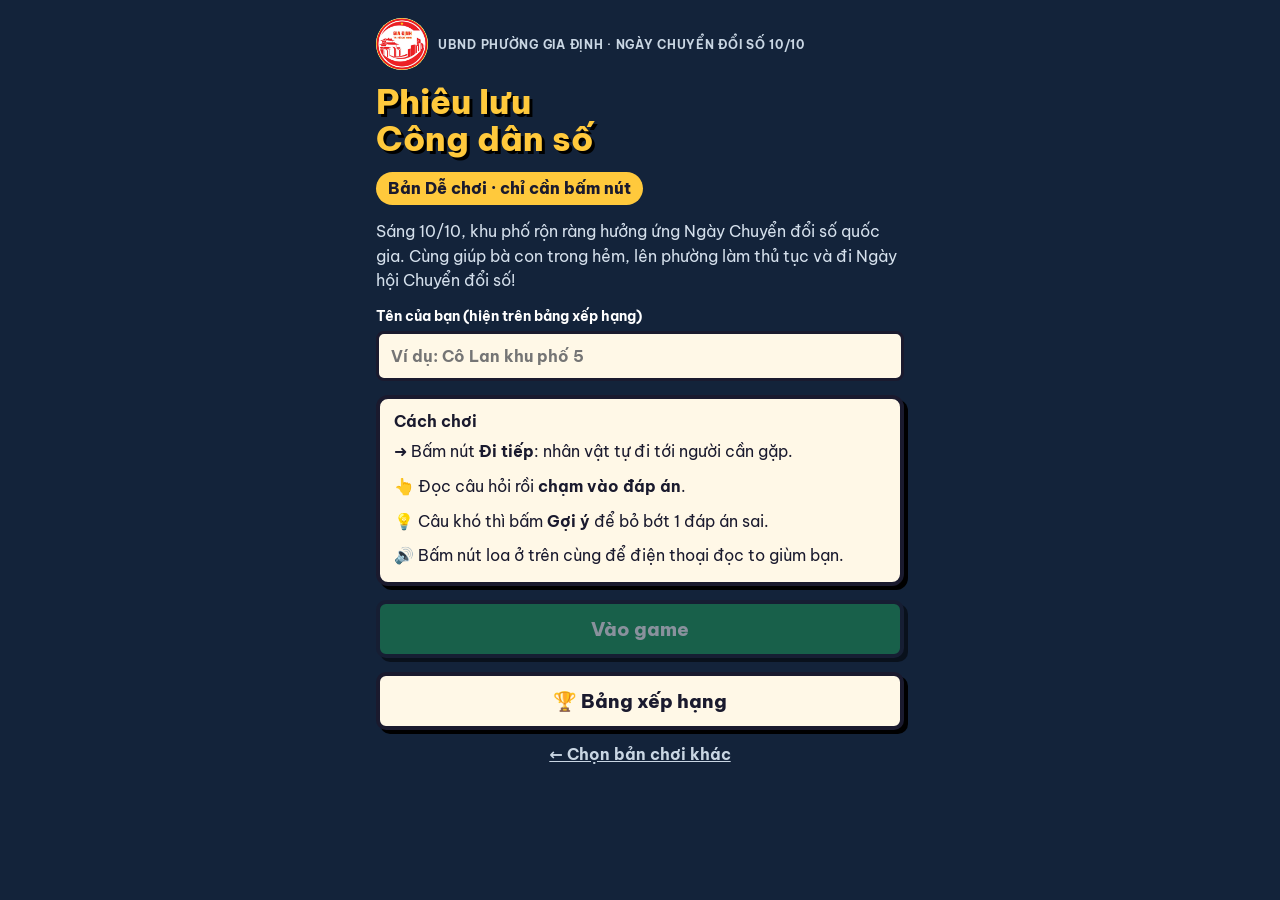
==== dechoi.html @ 9a96ccb2 "Bản Dễ chơi (3 màn, 7 câu/màn), trang chọn bản chơi, tách CSS/JS, tổng đài 1022 Co-Authored-By: Clau" ====
<!doctype html>
<html lang="vi">
<head>
<meta charset="utf-8">
<meta name="viewport" content="width=device-width, initial-scale=1, viewport-fit=cover, user-scalable=no">
<title>Phiêu lưu Công dân số · Bản Dễ chơi</title>
<link rel="icon" id="favicon" href="">
<link rel="preconnect" href="https://fonts.googleapis.com">
<link rel="preconnect" href="https://fonts.gstatic.com" crossorigin>
<link rel="stylesheet" href="https://fonts.googleapis.com/css2?family=Be+Vietnam+Pro:wght@500;700;800&display=swap">
<link rel="stylesheet" href="phieuluu/css/game.css?v=20261008">
<link rel="stylesheet" href="dechoi/css/dechoi.css?v=20261008">
</head>
<body>
<div id="app">
  <header id="top">
    <div class="row1">
      <span class="chip" id="pts" title="Điểm">★ 0</span>
      <span class="chip hint" id="hintc" title="Số lượt gợi ý">💡 0</span>
      <span class="sp"></span>
      <button class="iconbtn" id="help" type="button" aria-label="Xem hướng dẫn">?</button>
      <button class="iconbtn" id="fsm" type="button" aria-label="Chữ nhỏ lại">A−</button>
      <button class="iconbtn" id="fsp" type="button" aria-label="Chữ to lên">A+</button>
      <button class="iconbtn" id="tts" type="button" aria-label="Bật/tắt đọc to">🔇</button>
      <button class="iconbtn" id="snd" type="button" aria-label="Bật/tắt nhạc">♪</button>
    </div>
    <div class="quest" id="quest">Chào bạn!</div>
  </header>
  <div id="stage"><canvas id="cv" width="176" height="224" aria-label="Bản đồ trò chơi"></canvas></div>
  <div id="panel">
    <div class="ctrl" id="ctrl">
      <div class="dpad" id="dpad">
        <button class="u" data-d="3" type="button" aria-label="Lên">▲</button>
        <button class="l" data-d="1" type="button" aria-label="Trái">◀</button>
        <button class="r" data-d="2" type="button" aria-label="Phải">▶</button>
        <button class="d" data-d="0" type="button" aria-label="Xuống">▼</button>
      </div>
      <button class="talk" id="fbtn" type="button">💬<span>Nói chuyện</span></button>
      <button class="gonext" id="go" type="button">Đi tiếp<span>➜</span></button>
    </div>
    <div class="dlg" id="dlg" hidden>
      <span class="who" id="dwho"></span>
      <div class="txt" id="dtxt"></div>
      <div class="choices" id="dch"></div>
      <button class="hintbtn" id="dhint" type="button" hidden>💡 Gợi ý</button>
      <button class="next" id="dnext" type="button">Tiếp tục ➜</button>
    </div>
  </div>
  <div class="phonebox" id="phonebox" hidden><div class="phone" id="phone"><div class="pscreen" id="pscreen"></div></div></div>
</div>

<!-- Màn mở đầu -->
<div class="over" id="title">
  <div class="in">
    <div class="logo"><img data-logo alt="Logo phường Gia Định">UBND phường Gia Định · Ngày Chuyển đổi số 10/10</div>
    <h1 class="big">Phiêu lưu<br>Công dân số</h1>
    <p class="tag">Bản Dễ chơi · chỉ cần bấm nút</p>
    <p>Sáng 10/10, khu phố rộn ràng hưởng ứng Ngày Chuyển đổi số quốc gia. Cùng giúp bà con trong hẻm, lên phường làm thủ tục và đi Ngày hội Chuyển đổi số!</p>
    <label class="field">Tên của bạn (hiện trên bảng xếp hạng)
      <input id="pname" maxlength="20" placeholder="Ví dụ: Cô Lan khu phố 5" autocomplete="off">
    </label>
    <div class="card howto">
      <b>Cách chơi</b>
      <p>➜ Bấm nút <b>Đi tiếp</b>: nhân vật tự đi tới người cần gặp.</p>
      <p>👆 Đọc câu hỏi rồi <b>chạm vào đáp án</b>.</p>
      <p>💡 Câu khó thì bấm <b>Gợi ý</b> để bỏ bớt 1 đáp án sai.</p>
      <p>🔊 Bấm nút loa ở trên cùng để điện thoại đọc to giùm bạn.</p>
    </div>
    <button class="go" id="start" type="button" disabled>Vào game</button>
    <button class="go alt" id="lbopen" type="button">🏆 Bảng xếp hạng</button>
    <a class="back" href="phieuluu.html">← Chọn bản chơi khác</a>
  </div>
</div>

<!-- Kết thúc từng màn -->
<div class="over" id="lvend" hidden>
  <div class="in">
    <div class="logo"><img data-logo alt=""><span id="lvlabel"></span></div>
    <div class="medal" id="lvmedal">🏅</div>
    <h1 class="big center" id="lvtitle"></h1>
    <div class="card"><b>Nhận xét</b><p id="lveval"></p></div>
    <div class="stats" id="lvstats"></div>
    <div class="card" id="lvnext"><b id="lvnextt"></b><p id="lvnextp"></p></div>
    <button class="go" id="lvgo" type="button">Đi tiếp ➜</button>
    <button class="go alt" id="lvstop" type="button">Dừng ở đây, xem kết quả</button>
  </div>
</div>

<!-- Bản tin tối 10/10 -->
<div class="over night" id="tvv" hidden>
  <div class="in">
    <p class="center">Trời tối, bạn về nhà, mở TV xem bản tin…</p>
    <div class="tv"><div class="scr">
      <div class="live">● TRỰC TIẾP · BẢN TIN TỐI 10/10</div>
      <div class="hd">Phường Gia Định rộn ràng Ngày Chuyển đổi số quốc gia</div>
      <p id="tvtxt"></p>
      <div class="ticker"><span id="tvtick"></span></div>
    </div><div class="leg"></div></div>
    <button class="go" id="tvok" type="button">Xem kết quả ➜</button>
  </div>
</div>

<!-- Kết quả -->
<div class="over" id="end" hidden>
  <div class="in">
    <div class="logo"><img data-logo alt="">Kết quả Hành trình Công dân số</div>
    <div id="endok">
      <h1 class="big center" id="etitle"></h1>
      <p class="center" id="emsg" style="margin:8px 0 12px"></p>
      <canvas id="ccv" width="1200" height="840" hidden></canvas>
      <img class="cert" id="cert" alt="Giấy chứng nhận Hành trình Công dân số">
    </div>
    <div id="endsad" hidden style="display:grid;gap:12px">
      <canvas id="sad" width="160" height="120"></canvas>
      <h1 class="big center" id="sadt">Bạn vô tâm quá…</h1>
      <p class="center" id="sadm">Cả phường đang vui mà! Chơi lại nhé?</p>
      <div style="display:grid;grid-template-columns:1fr 1fr;gap:10px" id="sadbtns"><button class="go" id="sadyes" type="button">Có</button><button class="go alt" id="sadno" type="button">Không</button></div>
    </div>
    <button class="go" id="share" type="button">📤 Chia sẻ giấy chứng nhận</button>
    <button class="go alt" id="save" type="button">⬇ Lưu ảnh về máy</button>
    <button class="go blue" id="lbshow" type="button">🏆 Bảng xếp hạng</button>
    <button class="go alt" id="again" type="button">Chơi lại</button>
  </div>
</div>

<!-- Bảng xếp hạng -->
<div class="over" id="lbv" hidden>
  <div class="in">
    <div class="logo"><img data-logo alt="">Bảng xếp hạng Công dân số</div>
    <h1 class="big center">🏆 Top người chơi</h1>
    <p class="center" id="lbnote" style="font-size:14px"></p>
    <div class="lb" id="lblist"></div>
    <button class="go alt" id="lbclose" type="button">Đóng</button>
  </div>
</div>

<!-- Hướng dẫn (nút ?) -->
<div class="over" id="helpv" hidden>
  <div class="in">
    <h1 class="big">Hướng dẫn</h1>
    <div class="card howto">
      <p><b>➜ Đi tiếp</b>: nhân vật tự đi tới người cần gặp, tới nơi tự nói chuyện.</p>
      <p><b>💬 Nói chuyện</b>: nói chuyện với người đang đứng cạnh (nút sáng lên khi đứng gần).</p>
      <p><b>▲ ◀ ▶ ▼</b>: tự đi dạo quanh bản đồ (không bắt buộc). Chạm vào chỗ nào trên bản đồ, nhân vật cũng tự đi tới đó.</p>
      <p><b>?</b> vàng trên đầu: người đang cần bạn giúp. Giúp xong hiện <b>mặt cười</b>.</p>
      <p><b>!</b> xanh: việc cần làm tiếp theo (gặp đoàn viên, lấy số…).</p>
      <p><b>💡 Gợi ý</b>: bỏ bớt 1 đáp án sai. Trả lời sai không bị trừ điểm.</p>
      <p><b>A− / A+</b>: chữ nhỏ lại, to lên. <b>🔊</b>: điện thoại đọc to lời thoại.</p>
      <p>Mỗi màn có 7 câu, đúng từ 4 câu là nhận phần thưởng của màn đó.</p>
    </div>
    <button class="go" id="helpok" type="button">Đã hiểu</button>
    <button class="go alt" id="helpreset" type="button">Xem lại hướng dẫn từng bước</button>
  </div>
</div>

<!-- Thứ tự nạp: logo → cấu hình → nội dung → bản đồ màn 1 → động cơ bản dễ → màn 2 → màn 2 (luật bản dễ) → màn 3 → kết thúc -->
<script src="chung/logo.js?v=20261008"></script>
<script src="chung/cau-hinh.js?v=20261008"></script>
<script src="chung/noi-dung.js?v=20261008"></script>
<script src="phieuluu/js/man1.js?v=20261008"></script>
<script src="dechoi/js/dong-co.js?v=20261008"></script>
<script src="phieuluu/js/man2.js?v=20261008"></script>
<script src="dechoi/js/man2.js?v=20261008"></script>
<script src="dechoi/js/man3.js?v=20261008"></script>
<script src="dechoi/js/ket-thuc.js?v=20261008"></script>
</body>
</html>
---- phieuluu/css/game.css ----
/* GIAO DIỆN game Phiêu lưu Công dân số: màu sắc, cỡ chữ, nút bấm, hộp thoại */
:root{--bg:#13233A;--ink:#1A1A2E;--paper:#FFF8E7;--line:#1A1A2E;--acc:#FFC93C;--ok:#1E9E5A;--bad:#E04A3A;--blue:#1E6FE0;--blue2:#0B4FB3;--muted:#5E5D75}
*{box-sizing:border-box;-webkit-tap-highlight-color:transparent}
[hidden]{display:none!important}
html,body{margin:0;background:var(--bg);color:var(--ink);font-family:"Be Vietnam Pro",system-ui,sans-serif;overscroll-behavior:none}
body{min-height:100vh;min-height:100dvh;display:grid;place-items:center}
#stage{position:relative;width:96vw;aspect-ratio:176/224;border:4px solid var(--line);border-radius:12px;overflow:hidden;background:#000;box-shadow:0 0 0 3px var(--acc),0 12px 30px rgba(0,0,0,.5);user-select:none;-webkit-user-select:none;touch-action:none}
#cv{position:absolute;inset:0;width:100%;height:100%;image-rendering:pixelated;image-rendering:crisp-edges}
/* thanh trên cùng */
.hud{position:absolute;left:6px;right:6px;top:6px;display:flex;gap:5px;align-items:flex-start;z-index:3;transition:opacity .3s}
.hud.dim{opacity:.35}
.quest{flex:1;min-width:0;background:rgba(255,248,231,.95);border:2px solid var(--line);border-radius:8px;padding:4px 9px;font-size:14px;font-weight:800;line-height:1.35;box-shadow:2px 2px 0 var(--line);cursor:pointer;white-space:nowrap;overflow:hidden;text-overflow:ellipsis}
.quest.open{white-space:normal}
.quest .more{display:none;font-weight:600;font-size:14px;margin-top:3px}
.quest.open .more{display:block}
.chip{background:var(--acc);border:2px solid var(--line);border-radius:8px;padding:4px 8px;font-weight:800;font-size:14.5px;box-shadow:2px 2px 0 var(--line);font-variant-numeric:tabular-nums;white-space:nowrap}
.chip.hint{background:#FFF8E7}
.bump{animation:bump .4s}
@keyframes bump{50%{transform:scale(1.3)}}
.iconbtn{width:34px;height:34px;border-radius:8px;border:2px solid var(--line);background:rgba(255,248,231,.95);font-weight:800;font-size:14px;cursor:pointer;color:var(--ink);padding:0;box-shadow:2px 2px 0 var(--line)}
.toast{position:absolute;left:50%;top:40%;transform:translate(-50%,-50%);background:var(--line);color:#fff;border:2px solid var(--acc);border-radius:8px;padding:7px 14px;font-weight:800;font-size:17px;pointer-events:none;animation:toast 1.8s forwards;white-space:nowrap;z-index:9}
.toast.good{background:var(--ok)}.toast.badt{background:var(--bad)}
@keyframes toast{0%{opacity:0;transform:translate(-50%,-30%)}15%{opacity:1;transform:translate(-50%,-50%)}80%{opacity:1}100%{opacity:0;transform:translate(-50%,-90%)}}
.shake{animation:shake .35s}
@keyframes shake{25%{transform:translateX(-6px)}50%{transform:translateX(6px)}75%{transform:translateX(-3px)}}

/* tay cầm */
.ctrl{position:absolute;left:0;right:0;bottom:0;height:34%;z-index:4;pointer-events:none}
.joy{position:absolute;left:14px;bottom:14px;width:118px;height:118px;border-radius:50%;background:radial-gradient(circle at 50% 50%,rgba(30,111,224,.35),rgba(11,79,179,.55));border:4px solid var(--blue2);box-shadow:0 0 0 3px rgba(255,255,255,.6) inset;pointer-events:auto;touch-action:none}
.joy .knob{position:absolute;left:50%;top:50%;width:50px;height:50px;margin:-25px 0 0 -25px;border-radius:50%;background:radial-gradient(circle at 35% 30%,#6FB1FF,var(--blue) 60%,var(--blue2));border:3px solid #fff;box-shadow:0 3px 0 var(--line)}
.dpad{position:absolute;left:10px;bottom:10px;display:grid;grid-template-columns:repeat(3,44px);grid-template-rows:repeat(3,44px);gap:3px;pointer-events:auto}
.dpad button{font:inherit;font-size:18px;border:3px solid var(--blue2);background:var(--blue);color:#fff;border-radius:10px;touch-action:none;box-shadow:0 3px 0 var(--line);padding:0}
.dpad button.on{transform:translateY(2px);box-shadow:0 1px 0 var(--line);background:var(--blue2)}
.dpad .u{grid-area:1/2}.dpad .l{grid-area:2/1}.dpad .r{grid-area:2/3}.dpad .d{grid-area:3/2}
.fbtn{position:absolute;right:16px;bottom:22px;width:78px;height:78px;border-radius:50%;border:4px solid var(--blue2);background:radial-gradient(circle at 35% 30%,#6FB1FF,var(--blue) 60%,var(--blue2));color:#fff;font:inherit;font-weight:800;font-size:28px;box-shadow:0 5px 0 var(--line);pointer-events:auto;touch-action:none;line-height:1;padding:0;opacity:.8}
.fbtn small{display:block;font-size:9.5px;font-weight:800;margin-top:2px}
.fbtn.near{opacity:1;animation:pulse 1s infinite}
@keyframes pulse{50%{box-shadow:0 5px 0 var(--line),0 0 0 8px rgba(255,201,60,.55)}}
.fbtn:active{transform:translateY(4px);box-shadow:0 1px 0 var(--line)}
.swap{position:absolute;right:8px;bottom:110px;pointer-events:auto;font-size:11px;width:auto;padding:0 6px}

/* hội thoại */
.dlg{position:absolute;left:6px;right:6px;bottom:6px;z-index:6;max-height:80%!important;background:var(--paper);border:4px solid var(--line);border-radius:10px;padding:12px 12px 10px;box-shadow:4px 4px 0 var(--acc);display:grid;gap:7px;cursor:pointer;max-height:72%;overflow:auto}
.dlg .who{justify-self:start;background:var(--line);color:#fff;font-weight:800;font-size:14px;padding:2px 9px;border-radius:6px}
.dlg .txt{font-size:17.5px;font-weight:600;line-height:1.5;min-height:2.6em;white-space:pre-line}
.dlg .more{position:absolute;right:12px;bottom:6px;font-size:12px;animation:blink .8s steps(2) infinite}
@keyframes blink{50%{opacity:0}}
.choices{display:grid;gap:6px}
.choice{font:inherit;text-align:left;font-size:16.5px;font-weight:700;padding:8px 10px 8px 24px;border:3px solid var(--line);border-radius:8px;background:#fff;color:var(--ink);cursor:pointer;position:relative;line-height:1.35}
.choice.sel{background:var(--acc)}
.choice.sel::before{content:"▶";position:absolute;left:7px;top:50%;transform:translateY(-50%);font-size:10px}
.choice.gone{opacity:.35;text-decoration:line-through;pointer-events:none;background:#eee}
.hintbtn{justify-self:start;font:inherit;font-size:15px;font-weight:800;border:2px dashed var(--line);background:#FFF1C1;border-radius:8px;padding:5px 10px;cursor:pointer;color:var(--ink)}
.hintbtn:disabled{opacity:.45;cursor:default}

/* điện thoại */
.phonebox{position:absolute;inset:0;background:rgba(10,18,30,.72);display:grid;place-items:center;z-index:7}
.phone{width:70%;max-width:260px;background:#111;border-radius:26px;padding:9px;border:3px solid #333}
.phone.buzz{animation:buzz .5s infinite}
@keyframes buzz{0%,100%{transform:rotate(-2deg)}50%{transform:rotate(2deg)}}
.pscreen{background:linear-gradient(170deg,#24476A,#10243A);border-radius:18px;color:#fff;padding:14px 10px;display:grid;gap:8px;justify-items:center;text-align:center;min-height:300px;align-content:start}
.pscreen .av{width:58px;height:58px;border-radius:50%;background:#F29B82;display:grid;place-items:center;font-weight:800;font-size:24px;color:var(--ink);animation:ring 1s infinite}
@keyframes ring{from{box-shadow:0 0 0 0 rgba(255,255,255,.6)}to{box-shadow:0 0 0 16px rgba(255,255,255,0)}}
.pscreen .nm{font-weight:800;font-size:15px;word-break:break-word}
.pscreen .sub{font-size:11px;opacity:.8}
.sms{background:#fff;color:var(--ink);border-radius:12px 12px 12px 3px;padding:8px 10px;font-size:12.5px;text-align:left;line-height:1.45;justify-self:stretch;word-break:break-word}
.sms .lnk{color:#0B57D0;text-decoration:underline}
.chat{justify-self:stretch;display:grid;gap:6px;text-align:left}
.chat .m{background:#fff;color:var(--ink);border-radius:12px 12px 12px 3px;padding:7px 9px;font-size:12.5px;line-height:1.4;animation:pop .25s}
.chat .typing{justify-self:start;background:#fff;color:#888;border-radius:12px;padding:4px 10px;font-weight:800;letter-spacing:2px}
@keyframes pop{from{transform:scale(.6);opacity:0}}
.zhead{justify-self:stretch;background:#0068FF;margin:-14px -10px 4px;padding:9px;border-radius:18px 18px 0 0;font-weight:800;font-size:13px}
.vid{width:100%;aspect-ratio:3/4;background:#333;border-radius:12px;overflow:hidden;position:relative}
.vid canvas{width:100%;height:100%;image-rendering:pixelated}
.vid .rec{position:absolute;top:6px;left:8px;font-size:10px;font-weight:800;color:#ff5a5a}
.pbtn{font:inherit;font-weight:800;font-size:14px;border:0;border-radius:999px;padding:8px 18px;background:var(--ok);color:#fff;cursor:pointer}
.notif{position:absolute;left:8px;right:8px;top:8px;z-index:8;background:#fff;border-radius:14px;border:3px solid var(--line);padding:9px 11px;box-shadow:0 8px 20px rgba(0,0,0,.4);animation:drop .45s;display:grid;gap:4px;font-size:13px}
.notif b{font-size:13.5px}.notif .from{font-size:11px;color:var(--muted)}
@keyframes drop{from{transform:translateY(-120%)}}

/* màn phủ */
.over{position:fixed;inset:0;background:var(--bg);overflow:auto;z-index:20}
.over .in{max-width:560px;margin:0 auto;padding:18px 16px 32px;display:grid;gap:14px;color:#fff}
.logo{display:flex;align-items:center;gap:10px;font-size:12px;font-weight:700;letter-spacing:.06em;text-transform:uppercase;color:#C9D6E3}
.logo img{width:52px;height:52px;border-radius:50%;background:#fff}
.big{font-weight:800;font-size:2.1rem;line-height:1.1;margin:0;color:var(--acc);text-shadow:3px 3px 0 #000}
.over p{margin:0;color:#D5E0EC;line-height:1.55}
.field{display:grid;gap:6px;font-weight:700;font-size:14px}
.field select,.field input{font:inherit;font-size:16px;padding:12px;border-radius:8px;border:3px solid var(--line);background:var(--paper);color:var(--ink);color-scheme:light}
.go{font:inherit;font-weight:800;font-size:18px;border:4px solid var(--line);border-radius:10px;padding:13px;background:var(--ok);color:#fff;cursor:pointer;box-shadow:4px 4px 0 #000}
.go:disabled{opacity:.5}
.go.alt{background:var(--paper);color:var(--ink)}
.go.blue{background:var(--blue)}
.card{background:var(--paper);color:var(--ink);border:4px solid var(--line);border-radius:12px;padding:12px 14px;box-shadow:4px 4px 0 #000;display:grid;gap:6px}
.card p{color:var(--ink)}
.stats{display:grid;grid-template-columns:repeat(3,1fr);gap:8px}
.stat{background:var(--paper);color:var(--ink);border:3px solid var(--line);border-radius:10px;padding:8px;text-align:center}
.stat b{display:block;font-size:22px}
.stat span{font-size:11.5px;font-weight:700;color:var(--muted)}
.medal{font-size:3rem;text-align:center;line-height:1}
.cert{width:100%;border-radius:8px;border:3px solid var(--acc)}
.center{text-align:center}
.slog{position:absolute;inset:0;z-index:10;display:grid;place-items:center;background:rgba(10,18,30,.55);animation:fadein .3s}
@keyframes fadein{from{opacity:0}}
.slog{gap:10px;align-content:center;justify-items:center}
.slog .lbl{background:var(--line);color:#fff;border:2px solid var(--acc);border-radius:8px;padding:4px 10px;font-size:12px;font-weight:800;text-align:center;max-width:92%}
.slog .s{font-size:11.5px;color:#fff;font-weight:700;margin-top:18px;background:rgba(0,0,0,.45);padding:3px 10px;border-radius:999px}
.it{animation:zoom .5s;color:#1A1A2E;text-align:center;font-weight:800;line-height:1.3}
@keyframes zoom{from{transform:scale(.3) rotate(-8deg);opacity:0}}
@keyframes wave{50%{transform:skewY(1.5deg) translateY(2px)}}
/* băng rôn: tấm vải đỏ căng dây giữa 2 cột */
.it-banner{position:relative;width:96%;padding:16px 12px 6px}
.it-banner .pole{position:absolute;top:0;bottom:-12px;width:6px;background:linear-gradient(90deg,#8C8C8C,#E0E0E0,#8C8C8C);border:1px solid #333;border-radius:3px}
.it-banner .pole.l{left:0}.it-banner .pole.r{right:0}
.it-banner .rope{position:absolute;left:6px;right:6px;top:10px;height:2px;background:#5D4037}
.it-banner .cloth{position:relative;margin:0 8px;background:linear-gradient(180deg,#D61F2C,#B3121F);border-top:3px solid #FFD23F;border-bottom:3px solid #FFD23F;padding:10px 12px;color:#FFE27A;text-transform:uppercase;font-size:14px;letter-spacing:.02em;box-shadow:0 6px 0 rgba(0,0,0,.25);animation:wave 2.4s ease-in-out infinite}
.it-banner .cloth::before,.it-banner .cloth::after{content:"";position:absolute;top:6px;width:7px;height:7px;border-radius:50%;background:#EEE;border:2px solid #555}
.it-banner .cloth::before{left:4px}.it-banner .cloth::after{right:4px}
.it-banner .tie{position:absolute;top:10px;width:14px;height:2px;background:#5D4037}
/* áp phích: tờ giấy dán băng keo */
.it-poster{position:relative;width:66%;background:#FFFDF5;border:3px solid #1A1A2E;box-shadow:6px 6px 0 rgba(0,0,0,.35);transform:rotate(-2deg)}
.it-poster::before,.it-poster::after{content:"";position:absolute;top:-10px;width:46px;height:18px;background:rgba(255,236,150,.85);border:1px solid rgba(0,0,0,.15)}
.it-poster::before{left:-12px;transform:rotate(-30deg)}.it-poster::after{right:-12px;transform:rotate(30deg)}
.it-poster .top{background:linear-gradient(180deg,#1E6FE0,#4FA3FF);color:#fff;padding:10px 6px 30px;font-size:13px;position:relative}
.it-poster .top b{display:block;font-size:22px;color:#FFE27A;text-shadow:2px 2px 0 #0B4FB3}
.it-poster .city{position:absolute;left:0;right:0;bottom:0;height:24px;background:repeating-linear-gradient(90deg,#0B4FB3 0 14px,#2A65C9 14px 22px,#0B4FB3 22px 30px,transparent 30px 34px);clip-path:polygon(0 40%,8% 40%,8% 10%,18% 10%,18% 50%,30% 50%,30% 0,40% 0,40% 35%,55% 35%,55% 15%,65% 15%,65% 45%,78% 45%,78% 5%,88% 5%,88% 40%,100% 40%,100% 100%,0 100%)}
.it-poster .body{padding:10px 10px 6px;font-size:14px;color:#0B3D91}
.it-poster .foot{font-size:10px;color:#5E5D75;padding:0 0 8px}
/* cờ phướn: dải vải dọc treo trên thanh ngang, đuôi xẻ */
.it-phuon{position:relative;width:48%;padding-top:10px}
.it-phuon .rod{position:absolute;top:0;left:-14px;right:-14px;height:8px;border-radius:4px;background:linear-gradient(#E0E0E0,#8C8C8C);border:1px solid #333}
.it-phuon .cloth{background:linear-gradient(180deg,#1E6FE0,#0B4FB3);color:#fff;padding:14px 10px 46px;font-size:13.5px;clip-path:polygon(0 0,100% 0,100% 100%,50% 86%,0 100%);border-left:4px solid #FFD23F;border-right:4px solid #FFD23F;animation:wave 2.8s ease-in-out infinite;transform-origin:top}
.it-phuon .cloth .h{display:block;color:#FFE27A;font-size:11px;letter-spacing:.1em;margin-bottom:6px}
/* tờ rơi: tờ giấy gấp đôi */
.it-flyer{width:78%;background:linear-gradient(90deg,#fff 49.5%,#D9D9D9 50%,#fff 50.5%);border:3px solid #1A1A2E;box-shadow:5px 5px 0 rgba(0,0,0,.35);transform:rotate(3deg);display:grid;grid-template-columns:1fr 1fr;text-align:left}
.it-flyer .a{padding:10px;font-size:13px;color:#0B3D91;border-top:12px solid #2E9E44}
.it-flyer .b{padding:10px;font-size:11px;color:#1A1A2E;border-top:12px solid #FFC93C;display:grid;gap:6px;align-content:start}
.it-flyer .qr{width:44px;height:44px;background:conic-gradient(#1A1A2E 25%,#fff 0 50%,#1A1A2E 0 75%,#fff 0) 0 0/11px 11px;border:3px solid #1A1A2E}
/* standee: tấm bảng đứng trên chân */
.it-standee{position:relative;width:58%;padding-bottom:34px}
.it-standee .board{background:linear-gradient(180deg,#00A3E0,#1E6FE0 60%,#0B4FB3);border:3px solid #1A1A2E;border-radius:18px 18px 4px 4px;color:#fff;padding:12px 10px 16px;font-size:14px;box-shadow:5px 5px 0 rgba(0,0,0,.3)}
.it-standee .board .h{display:inline-block;background:#FFC93C;color:#1A1A2E;border-radius:999px;padding:2px 10px;font-size:11px;margin-bottom:8px}
.it-standee .board img{width:40px;height:40px;border-radius:50%;background:#fff;display:block;margin:0 auto 6px}
.it-standee::before,.it-standee::after{content:"";position:absolute;bottom:4px;width:6px;height:32px;background:#555;border:1px solid #1A1A2E}
.it-standee::before{left:28%;transform:rotate(12deg)}.it-standee::after{right:28%;transform:rotate(-12deg)}
.lb{display:grid;gap:6px}
.lbrow{display:grid;grid-template-columns:40px 1fr auto;gap:8px;align-items:center;background:var(--paper);color:var(--ink);border:3px solid var(--line);border-radius:10px;padding:7px 10px;font-weight:700}
.lbrow.me{background:var(--acc);animation:glow 1.2s infinite}
@keyframes glow{50%{box-shadow:0 0 0 4px rgba(255,201,60,.5)}}
.lbrow .rk{font-size:22px;text-align:center}
.lbrow .rk.c{animation:twinkle 1s infinite}
@keyframes twinkle{50%{transform:scale(1.25);filter:brightness(1.4)}}
.conf{position:fixed;inset:0;pointer-events:none;z-index:30;overflow:hidden}
.conf i{position:absolute;top:-10px;width:8px;height:12px;animation:fall linear forwards}
@keyframes fall{to{transform:translateY(110vh) rotate(720deg)}}
#sad{width:100%;max-width:320px;justify-self:center;image-rendering:pixelated;border:3px solid var(--line);border-radius:10px}
@media (prefers-reduced-motion: reduce){*{animation:none!important}}
---- dechoi/css/dechoi.css ----
/* GIAO DIỆN BẢN DỄ CHƠI: chữ to, nút lớn, bản đồ ở trên, lời thoại và nút ở dưới.
   Dùng chung phieuluu/css/game.css, file này chỉ ghi đè. --fs là hệ số cỡ chữ (nút A− / A+). */
:root{--fs:1;--orange:#E8833A}
body{display:block;min-height:100dvh}
#app{position:relative;margin:0 auto;max-width:540px;height:100vh;height:100dvh;display:flex;flex-direction:column;gap:6px;padding:6px 6px calc(6px + env(safe-area-inset-bottom))}
/* thanh trên cùng: luôn hiện, nằm ngoài bản đồ */
#top{display:grid;gap:5px;flex:0 0 auto}
#top .row1{display:flex;gap:5px;align-items:center}
#top .sp{flex:1}
#top .chip{font-size:calc(16px*var(--fs))}
#top .iconbtn{width:auto;min-width:40px;height:40px;padding:0 6px;font-size:16px}
#top .iconbtn.on{background:var(--acc)}
#app .quest{white-space:normal;cursor:default;font-size:calc(16.5px*var(--fs));padding:7px 10px;line-height:1.35;overflow:visible}
.quest .qc{font-weight:600;color:var(--muted);white-space:nowrap}
/* bản đồ */
#stage{position:relative;flex:1 1 auto;min-height:120px;width:100%;aspect-ratio:auto;border-width:4px}
#cv{object-fit:contain;background:#000}
/* nút điều khiển */
#panel{flex:0 0 auto;display:flex;flex-direction:column;max-height:64%;min-height:0}
#app .ctrl{position:static;height:auto;pointer-events:auto;display:grid;grid-template-columns:auto 1fr 1.25fr;gap:8px;align-items:stretch}
#app .dpad{position:static;grid-template-columns:repeat(3,40px);grid-template-rows:repeat(3,40px);gap:3px;align-self:center}
#app .dpad button{font-size:16px}
.talk,.gonext{font:inherit;font-weight:800;border:4px solid var(--line);border-radius:14px;cursor:pointer;display:grid;place-items:center;align-content:center;gap:2px;padding:6px;box-shadow:0 5px 0 var(--line);touch-action:manipulation;color:var(--ink);line-height:1.15}
.talk{background:var(--paper);font-size:calc(26px*var(--fs))}
.talk span{font-size:calc(16px*var(--fs))}
.talk:disabled{opacity:.45;cursor:default}
.talk.near{background:var(--acc);animation:pulse 1s infinite}
.gonext{background:var(--ok);color:#fff;font-size:calc(24px*var(--fs))}
.gonext span{font-size:calc(30px*var(--fs))}
.gonext:not(.walking){animation:pulse 1.4s infinite}
.talk:active,.gonext:active{transform:translateY(4px);box-shadow:0 1px 0 var(--line)}
/* hội thoại ở dưới bản đồ, chữ to */
#app .dlg{position:static;flex:1 1 auto;min-height:0;max-height:none!important;overflow:auto;cursor:default;box-shadow:4px 4px 0 var(--acc);padding:12px;gap:9px}
#app .dlg .who{font-size:calc(15px*var(--fs))}
#app .dlg .txt{font-size:calc(19px*var(--fs));line-height:1.5;min-height:0;cursor:pointer}
#app .dlg .txt p{margin:6px 0}
#app .choice{font-size:calc(18.5px*var(--fs));padding:12px 12px 12px 48px;min-height:58px;border-width:3px;border-radius:12px;box-shadow:0 3px 0 var(--line)}
#app .choice .n{position:absolute;left:9px;top:50%;transform:translateY(-50%);width:30px;height:30px;border-radius:50%;background:var(--line);color:#fff;display:grid;place-items:center;font-size:16px}
#app .choice:active{background:var(--acc)}
#app .hintbtn{font-size:calc(16.5px*var(--fs));padding:9px 12px;justify-self:stretch}
.next{position:sticky;bottom:0;font:inherit;font-weight:800;font-size:calc(20px*var(--fs));border:4px solid var(--line);border-radius:12px;background:var(--blue);color:#fff;padding:12px;cursor:pointer;box-shadow:0 4px 0 var(--line)}
.next:active{transform:translateY(3px);box-shadow:0 1px 0 var(--line)}
.res{font-weight:800;font-size:calc(28px*var(--fs));text-align:center;color:#fff;border:3px solid var(--line);border-radius:12px;padding:8px}
.res.ok{background:var(--ok)}.res.no{background:var(--orange)}
.ans{font-size:calc(19px*var(--fs))}
.law{background:#EAF2FF;border-left:6px solid var(--blue);border-radius:8px;padding:9px 10px;font-size:calc(16.5px*var(--fs));line-height:1.5}
/* điện thoại, thông báo phủ cả màn hình */
#app .phonebox{position:absolute;inset:0;z-index:12}
#app .phone{width:84%;max-width:320px}
#app .pscreen .nm{font-size:18px}#app .pscreen .sub{font-size:13px}
#app .sms,#app .chat .m{font-size:15.5px}
#app .pbtn{font-size:18px;padding:12px 22px}
#app .notif{font-size:15px;z-index:12}#app .notif b{font-size:16px}
#app .slog{position:absolute;z-index:14}
#app .slog .lbl{font-size:15px}
#app .slog .go{margin-top:14px;font-size:20px;padding:12px 28px}
#app .toast{font-size:20px}
/* màn phủ */
.over .in{font-size:calc(16px*var(--fs))}
.over p{font-size:calc(16px*var(--fs))}
.over .tag{display:inline-block;justify-self:start;background:var(--acc);color:var(--ink);font-weight:800;border-radius:999px;padding:4px 12px}
.howto p{margin:2px 0}
.back{color:#C9D6E3;text-align:center;font-weight:700}
.go{font-size:calc(19px*var(--fs))}
/* hướng dẫn từng bước: bàn tay chỉ vào nút */
.coach{position:fixed;inset:0;pointer-events:none;z-index:18}
.coach .cb{position:fixed;width:min(300px,88vw);pointer-events:auto;background:var(--paper);color:var(--ink);border:4px solid var(--line);border-radius:12px;padding:10px 12px;font-size:calc(17px*var(--fs));font-weight:600;line-height:1.45;box-shadow:4px 4px 0 var(--acc);display:grid;gap:8px}
.coach .cb .go{padding:8px;font-size:18px}
.coach .hand{position:fixed;font-size:42px;line-height:1;animation:poke .8s ease-in-out infinite;filter:drop-shadow(2px 2px 0 #000)}
@keyframes poke{50%{transform:translateY(8px)}}
.coach-t{position:relative;z-index:17;outline:4px solid var(--acc);outline-offset:3px}
/* bản tin TV */
.night{background:#0B1424}
.tv{background:#2B2B2B;border:6px solid #111;border-radius:18px;padding:12px;box-shadow:0 0 40px rgba(120,180,255,.35)}
.tv .scr{background:linear-gradient(170deg,#0D3B8C,#08204D);border-radius:8px;padding:14px 12px 0;color:#fff;display:grid;gap:8px;overflow:hidden}
.tv .live{color:#FF6B6B;font-weight:800;font-size:13px;letter-spacing:.05em}
.tv .hd{font-weight:800;font-size:calc(21px*var(--fs));color:#FFE27A;line-height:1.25}
.tv .scr p{color:#E3ECFA}
.tv .ticker{margin:0 -12px;background:#C8102E;color:#FFE27A;font-weight:800;white-space:nowrap;overflow:hidden;padding:7px 0}
.tv .ticker span{display:inline-block;padding-left:100%;animation:tick 16s linear infinite}
@keyframes tick{to{transform:translateX(-100%)}}
.tv .leg{height:10px;width:40%;margin:10px auto -12px;background:#111;border-radius:0 0 8px 8px}
/* màn hình ngang: bản đồ bên trái, lời thoại và nút bên phải */
@media (orientation:landscape) and (max-height:560px){
  #app{max-width:none;display:grid;grid-template-columns:1fr minmax(300px,44%);grid-template-rows:auto 1fr}
  #top{grid-column:1/-1;grid-template-columns:auto 1fr;align-items:center}
  #stage{grid-column:1;grid-row:2;min-height:0}
  #panel{grid-column:2;grid-row:2;max-height:none;justify-content:flex-end;min-height:0}
  #app .ctrl{grid-template-columns:auto 1fr;grid-template-rows:auto auto}
  #app .ctrl .gonext{grid-column:1/-1;min-height:64px}
}
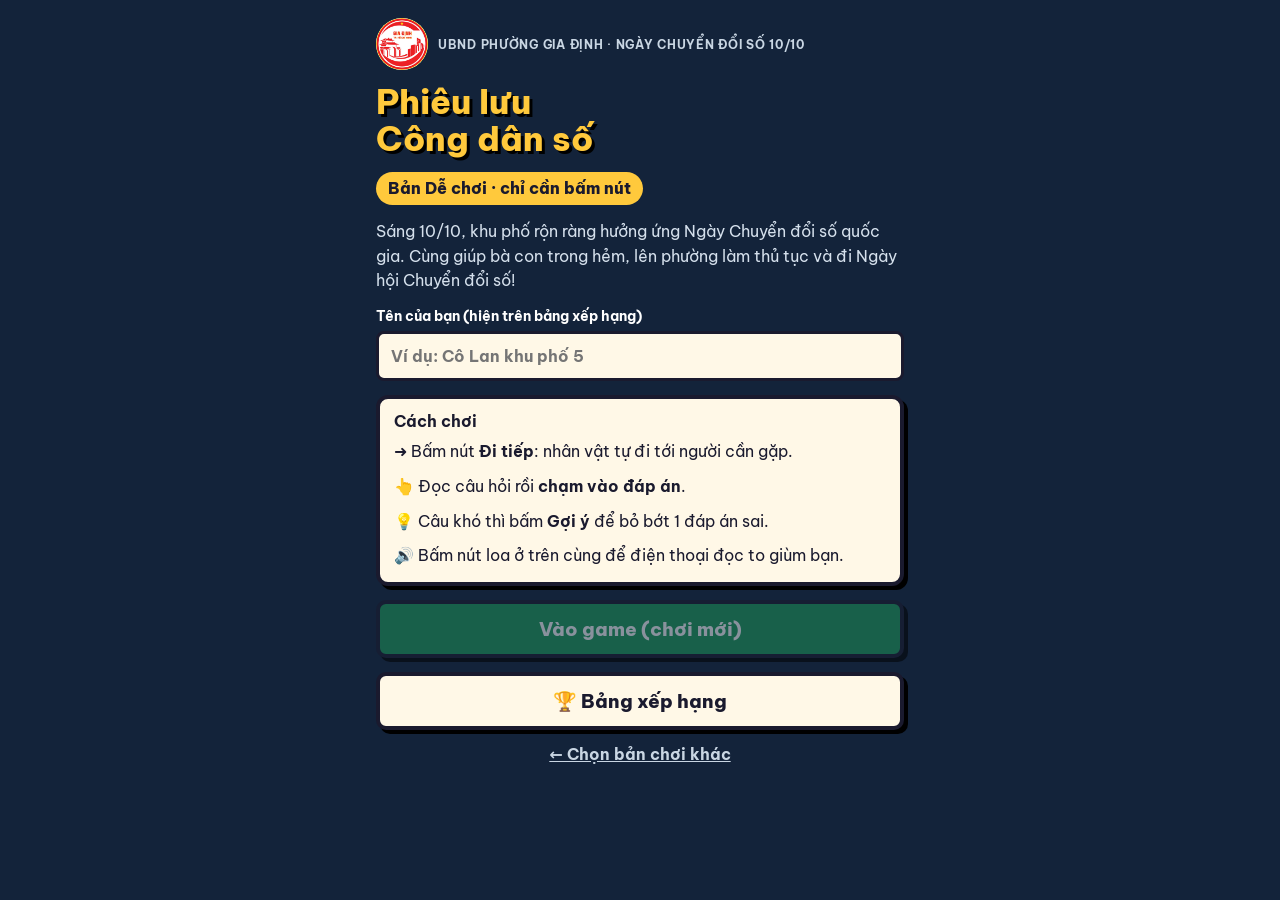
==== commit cb7ad6ad: "Bản Phiêu lưu theo dàn ý mới (7 câu, Màn 3, joystick, xoay ngang mở rộng bản đồ), tách bảng xếp hạng" ====
--- a/dechoi.html
+++ b/dechoi.html
@@ -8,10 +8,10 @@
 <link rel="preconnect" href="https://fonts.googleapis.com">
 <link rel="preconnect" href="https://fonts.gstatic.com" crossorigin>
 <link rel="stylesheet" href="https://fonts.googleapis.com/css2?family=Be+Vietnam+Pro:wght@500;700;800&display=swap">
-<link rel="stylesheet" href="phieuluu/css/game.css?v=20261008">
-<link rel="stylesheet" href="dechoi/css/dechoi.css?v=20261008">
+<link rel="stylesheet" href="chung/css/game.css?v=20261008b">
+<link rel="stylesheet" href="chung/css/giao-dien.css?v=20261008b">
 </head>
-<body>
+<body class="de">
 <div id="app">
   <header id="top">
     <div class="row1">
@@ -66,7 +66,8 @@
       <p>💡 Câu khó thì bấm <b>Gợi ý</b> để bỏ bớt 1 đáp án sai.</p>
       <p>🔊 Bấm nút loa ở trên cùng để điện thoại đọc to giùm bạn.</p>
     </div>
-    <button class="go" id="start" type="button" disabled>Vào game</button>
+    <button class="go resume" id="resume" type="button" hidden>▶ Chơi tiếp</button>
+    <button class="go" id="start" type="button" disabled>Vào game (chơi mới)</button>
     <button class="go alt" id="lbopen" type="button">🏆 Bảng xếp hạng</button>
     <a class="back" href="phieuluu.html">← Chọn bản chơi khác</a>
   </div>
@@ -127,7 +128,7 @@
 <div class="over" id="lbv" hidden>
   <div class="in">
     <div class="logo"><img data-logo alt="">Bảng xếp hạng Công dân số</div>
-    <h1 class="big center">🏆 Top người chơi</h1>
+    <h1 class="big center" id="lbtitle">🏆 Top người chơi</h1>
     <p class="center" id="lbnote" style="font-size:14px"></p>
     <div class="lb" id="lblist"></div>
     <button class="go alt" id="lbclose" type="button">Đóng</button>
@@ -153,15 +154,16 @@
   </div>
 </div>
 
-<!-- Thứ tự nạp: logo → cấu hình → nội dung → bản đồ màn 1 → động cơ bản dễ → màn 2 → màn 2 (luật bản dễ) → màn 3 → kết thúc -->
-<script src="chung/logo.js?v=20261008"></script>
-<script src="chung/cau-hinh.js?v=20261008"></script>
-<script src="chung/noi-dung.js?v=20261008"></script>
-<script src="phieuluu/js/man1.js?v=20261008"></script>
-<script src="dechoi/js/dong-co.js?v=20261008"></script>
-<script src="phieuluu/js/man2.js?v=20261008"></script>
-<script src="dechoi/js/man2.js?v=20261008"></script>
-<script src="dechoi/js/man3.js?v=20261008"></script>
-<script src="dechoi/js/ket-thuc.js?v=20261008"></script>
+<!-- Thứ tự nạp: chọn bản → logo → cấu hình → nội dung → bản đồ màn 1 → động cơ → bản đồ màn 2 → luật màn 2 → màn 3 → kết thúc -->
+<script>window.GAME_MODE="de";</script>
+<script src="chung/js/logo.js?v=20261008b"></script>
+<script src="chung/js/cau-hinh.js?v=20261008b"></script>
+<script src="chung/js/noi-dung.js?v=20261008b"></script>
+<script src="chung/js/man1.js?v=20261008b"></script>
+<script src="chung/js/dong-co.js?v=20261008b"></script>
+<script src="chung/js/man2-bando.js?v=20261008b"></script>
+<script src="chung/js/man2.js?v=20261008b"></script>
+<script src="chung/js/man3.js?v=20261008b"></script>
+<script src="chung/js/ket-thuc.js?v=20261008b"></script>
 </body>
 </html>
--- a/chung/css/game.css
+++ b/chung/css/game.css
@@ -0,0 +1,157 @@
+/* GIAO DIỆN game Phiêu lưu Công dân số: màu sắc, cỡ chữ, nút bấm, hộp thoại */
+:root{--bg:#13233A;--ink:#1A1A2E;--paper:#FFF8E7;--line:#1A1A2E;--acc:#FFC93C;--ok:#1E9E5A;--bad:#E04A3A;--blue:#1E6FE0;--blue2:#0B4FB3;--muted:#5E5D75}
+*{box-sizing:border-box;-webkit-tap-highlight-color:transparent}
+[hidden]{display:none!important}
+html,body{margin:0;background:var(--bg);color:var(--ink);font-family:"Be Vietnam Pro",system-ui,sans-serif;overscroll-behavior:none}
+body{min-height:100vh;min-height:100dvh;display:grid;place-items:center}
+#stage{position:relative;width:96vw;aspect-ratio:176/224;border:4px solid var(--line);border-radius:12px;overflow:hidden;background:#000;box-shadow:0 0 0 3px var(--acc),0 12px 30px rgba(0,0,0,.5);user-select:none;-webkit-user-select:none;touch-action:none}
+#cv{position:absolute;inset:0;width:100%;height:100%;image-rendering:pixelated;image-rendering:crisp-edges}
+/* thanh trên cùng */
+.hud{position:absolute;left:6px;right:6px;top:6px;display:flex;gap:5px;align-items:flex-start;z-index:3;transition:opacity .3s}
+.hud.dim{opacity:.35}
+.quest{flex:1;min-width:0;background:rgba(255,248,231,.95);border:2px solid var(--line);border-radius:8px;padding:4px 9px;font-size:14px;font-weight:800;line-height:1.35;box-shadow:2px 2px 0 var(--line);cursor:pointer;white-space:nowrap;overflow:hidden;text-overflow:ellipsis}
+.quest.open{white-space:normal}
+.quest .more{display:none;font-weight:600;font-size:14px;margin-top:3px}
+.quest.open .more{display:block}
+.chip{background:var(--acc);border:2px solid var(--line);border-radius:8px;padding:4px 8px;font-weight:800;font-size:14.5px;box-shadow:2px 2px 0 var(--line);font-variant-numeric:tabular-nums;white-space:nowrap}
+.chip.hint{background:#FFF8E7}
+.bump{animation:bump .4s}
+@keyframes bump{50%{transform:scale(1.3)}}
+.iconbtn{width:34px;height:34px;border-radius:8px;border:2px solid var(--line);background:rgba(255,248,231,.95);font-weight:800;font-size:14px;cursor:pointer;color:var(--ink);padding:0;box-shadow:2px 2px 0 var(--line)}
+.toast{position:absolute;left:50%;top:40%;transform:translate(-50%,-50%);background:var(--line);color:#fff;border:2px solid var(--acc);border-radius:8px;padding:7px 14px;font-weight:800;font-size:17px;pointer-events:none;animation:toast 1.8s forwards;white-space:nowrap;z-index:9}
+.toast.good{background:var(--ok)}.toast.badt{background:var(--bad)}
+@keyframes toast{0%{opacity:0;transform:translate(-50%,-30%)}15%{opacity:1;transform:translate(-50%,-50%)}80%{opacity:1}100%{opacity:0;transform:translate(-50%,-90%)}}
+.shake{animation:shake .35s}
+@keyframes shake{25%{transform:translateX(-6px)}50%{transform:translateX(6px)}75%{transform:translateX(-3px)}}
+
+/* tay cầm */
+.ctrl{position:absolute;left:0;right:0;bottom:0;height:34%;z-index:4;pointer-events:none}
+.joy{position:absolute;left:14px;bottom:14px;width:118px;height:118px;border-radius:50%;background:radial-gradient(circle at 50% 50%,rgba(30,111,224,.35),rgba(11,79,179,.55));border:4px solid var(--blue2);box-shadow:0 0 0 3px rgba(255,255,255,.6) inset;pointer-events:auto;touch-action:none}
+.joy .knob{position:absolute;left:50%;top:50%;width:50px;height:50px;margin:-25px 0 0 -25px;border-radius:50%;background:radial-gradient(circle at 35% 30%,#6FB1FF,var(--blue) 60%,var(--blue2));border:3px solid #fff;box-shadow:0 3px 0 var(--line)}
+.dpad{position:absolute;left:10px;bottom:10px;display:grid;grid-template-columns:repeat(3,44px);grid-template-rows:repeat(3,44px);gap:3px;pointer-events:auto}
+.dpad button{font:inherit;font-size:18px;border:3px solid var(--blue2);background:var(--blue);color:#fff;border-radius:10px;touch-action:none;box-shadow:0 3px 0 var(--line);padding:0}
+.dpad button.on{transform:translateY(2px);box-shadow:0 1px 0 var(--line);background:var(--blue2)}
+.dpad .u{grid-area:1/2}.dpad .l{grid-area:2/1}.dpad .r{grid-area:2/3}.dpad .d{grid-area:3/2}
+.fbtn{position:absolute;right:16px;bottom:22px;width:78px;height:78px;border-radius:50%;border:4px solid var(--blue2);background:radial-gradient(circle at 35% 30%,#6FB1FF,var(--blue) 60%,var(--blue2));color:#fff;font:inherit;font-weight:800;font-size:28px;box-shadow:0 5px 0 var(--line);pointer-events:auto;touch-action:none;line-height:1;padding:0;opacity:.8}
+.fbtn small{display:block;font-size:9.5px;font-weight:800;margin-top:2px}
+.fbtn.near{opacity:1;animation:pulse 1s infinite}
+@keyframes pulse{50%{box-shadow:0 5px 0 var(--line),0 0 0 8px rgba(255,201,60,.55)}}
+.fbtn:active{transform:translateY(4px);box-shadow:0 1px 0 var(--line)}
+.swap{position:absolute;right:8px;bottom:110px;pointer-events:auto;font-size:11px;width:auto;padding:0 6px}
+
+/* hội thoại */
+.dlg{position:absolute;left:6px;right:6px;bottom:6px;z-index:6;max-height:80%!important;background:var(--paper);border:4px solid var(--line);border-radius:10px;padding:12px 12px 10px;box-shadow:4px 4px 0 var(--acc);display:grid;gap:7px;cursor:pointer;max-height:72%;overflow:auto}
+.dlg .who{justify-self:start;background:var(--line);color:#fff;font-weight:800;font-size:14px;padding:2px 9px;border-radius:6px}
+.dlg .txt{font-size:17.5px;font-weight:600;line-height:1.5;min-height:2.6em;white-space:pre-line}
+.dlg .more{position:absolute;right:12px;bottom:6px;font-size:12px;animation:blink .8s steps(2) infinite}
+@keyframes blink{50%{opacity:0}}
+.choices{display:grid;gap:6px}
+.choice{font:inherit;text-align:left;font-size:16.5px;font-weight:700;padding:8px 10px 8px 24px;border:3px solid var(--line);border-radius:8px;background:#fff;color:var(--ink);cursor:pointer;position:relative;line-height:1.35}
+.choice.sel{background:var(--acc)}
+.choice.sel::before{content:"▶";position:absolute;left:7px;top:50%;transform:translateY(-50%);font-size:10px}
+.choice.gone{opacity:.35;text-decoration:line-through;pointer-events:none;background:#eee}
+.hintbtn{justify-self:start;font:inherit;font-size:15px;font-weight:800;border:2px dashed var(--line);background:#FFF1C1;border-radius:8px;padding:5px 10px;cursor:pointer;color:var(--ink)}
+.hintbtn:disabled{opacity:.45;cursor:default}
+
+/* điện thoại */
+.phonebox{position:absolute;inset:0;background:rgba(10,18,30,.72);display:grid;place-items:center;z-index:7}
+.phone{width:70%;max-width:260px;background:#111;border-radius:26px;padding:9px;border:3px solid #333}
+.phone.buzz{animation:buzz .5s infinite}
+@keyframes buzz{0%,100%{transform:rotate(-2deg)}50%{transform:rotate(2deg)}}
+.pscreen{background:linear-gradient(170deg,#24476A,#10243A);border-radius:18px;color:#fff;padding:14px 10px;display:grid;gap:8px;justify-items:center;text-align:center;min-height:300px;align-content:start}
+.pscreen .av{width:58px;height:58px;border-radius:50%;background:#F29B82;display:grid;place-items:center;font-weight:800;font-size:24px;color:var(--ink);animation:ring 1s infinite}
+@keyframes ring{from{box-shadow:0 0 0 0 rgba(255,255,255,.6)}to{box-shadow:0 0 0 16px rgba(255,255,255,0)}}
+.pscreen .nm{font-weight:800;font-size:15px;word-break:break-word}
+.pscreen .sub{font-size:11px;opacity:.8}
+.sms{background:#fff;color:var(--ink);border-radius:12px 12px 12px 3px;padding:8px 10px;font-size:12.5px;text-align:left;line-height:1.45;justify-self:stretch;word-break:break-word}
+.sms .lnk{color:#0B57D0;text-decoration:underline}
+.chat{justify-self:stretch;display:grid;gap:6px;text-align:left}
+.chat .m{background:#fff;color:var(--ink);border-radius:12px 12px 12px 3px;padding:7px 9px;font-size:12.5px;line-height:1.4;animation:pop .25s}
+.chat .typing{justify-self:start;background:#fff;color:#888;border-radius:12px;padding:4px 10px;font-weight:800;letter-spacing:2px}
+@keyframes pop{from{transform:scale(.6);opacity:0}}
+.zhead{justify-self:stretch;background:#0068FF;margin:-14px -10px 4px;padding:9px;border-radius:18px 18px 0 0;font-weight:800;font-size:13px}
+.vid{width:100%;aspect-ratio:3/4;background:#333;border-radius:12px;overflow:hidden;position:relative}
+.vid canvas{width:100%;height:100%;image-rendering:pixelated}
+.vid .rec{position:absolute;top:6px;left:8px;font-size:10px;font-weight:800;color:#ff5a5a}
+.pbtn{font:inherit;font-weight:800;font-size:14px;border:0;border-radius:999px;padding:8px 18px;background:var(--ok);color:#fff;cursor:pointer}
+.notif{position:absolute;left:8px;right:8px;top:8px;z-index:8;background:#fff;border-radius:14px;border:3px solid var(--line);padding:9px 11px;box-shadow:0 8px 20px rgba(0,0,0,.4);animation:drop .45s;display:grid;gap:4px;font-size:13px}
+.notif b{font-size:13.5px}.notif .from{font-size:11px;color:var(--muted)}
+@keyframes drop{from{transform:translateY(-120%)}}
+
+/* màn phủ */
+.over{position:fixed;inset:0;background:var(--bg);overflow:auto;z-index:20}
+.over .in{max-width:560px;margin:0 auto;padding:18px 16px 32px;display:grid;gap:14px;color:#fff}
+.logo{display:flex;align-items:center;gap:10px;font-size:12px;font-weight:700;letter-spacing:.06em;text-transform:uppercase;color:#C9D6E3}
+.logo img{width:52px;height:52px;border-radius:50%;background:#fff}
+.big{font-weight:800;font-size:2.1rem;line-height:1.1;margin:0;color:var(--acc);text-shadow:3px 3px 0 #000}
+.over p{margin:0;color:#D5E0EC;line-height:1.55}
+.field{display:grid;gap:6px;font-weight:700;font-size:14px}
+.field select,.field input{font:inherit;font-size:16px;padding:12px;border-radius:8px;border:3px solid var(--line);background:var(--paper);color:var(--ink);color-scheme:light}
+.go{font:inherit;font-weight:800;font-size:18px;border:4px solid var(--line);border-radius:10px;padding:13px;background:var(--ok);color:#fff;cursor:pointer;box-shadow:4px 4px 0 #000}
+.go:disabled{opacity:.5}
+.go.alt{background:var(--paper);color:var(--ink)}
+.go.blue{background:var(--blue)}
+.card{background:var(--paper);color:var(--ink);border:4px solid var(--line);border-radius:12px;padding:12px 14px;box-shadow:4px 4px 0 #000;display:grid;gap:6px}
+.card p{color:var(--ink)}
+.stats{display:grid;grid-template-columns:repeat(3,1fr);gap:8px}
+.stat{background:var(--paper);color:var(--ink);border:3px solid var(--line);border-radius:10px;padding:8px;text-align:center}
+.stat b{display:block;font-size:22px}
+.stat span{font-size:11.5px;font-weight:700;color:var(--muted)}
+.medal{font-size:3rem;text-align:center;line-height:1}
+.cert{width:100%;border-radius:8px;border:3px solid var(--acc)}
+.center{text-align:center}
+.slog{position:absolute;inset:0;z-index:10;display:grid;place-items:center;background:rgba(10,18,30,.55);animation:fadein .3s}
+@keyframes fadein{from{opacity:0}}
+.slog{gap:10px;align-content:center;justify-items:center}
+.slog .lbl{background:var(--line);color:#fff;border:2px solid var(--acc);border-radius:8px;padding:4px 10px;font-size:12px;font-weight:800;text-align:center;max-width:92%}
+.slog .s{font-size:11.5px;color:#fff;font-weight:700;margin-top:18px;background:rgba(0,0,0,.45);padding:3px 10px;border-radius:999px}
+.it{animation:zoom .5s;color:#1A1A2E;text-align:center;font-weight:800;line-height:1.3}
+@keyframes zoom{from{transform:scale(.3) rotate(-8deg);opacity:0}}
+@keyframes wave{50%{transform:skewY(1.5deg) translateY(2px)}}
+/* băng rôn: tấm vải đỏ căng dây giữa 2 cột */
+.it-banner{position:relative;width:96%;padding:16px 12px 6px}
+.it-banner .pole{position:absolute;top:0;bottom:-12px;width:6px;background:linear-gradient(90deg,#8C8C8C,#E0E0E0,#8C8C8C);border:1px solid #333;border-radius:3px}
+.it-banner .pole.l{left:0}.it-banner .pole.r{right:0}
+.it-banner .rope{position:absolute;left:6px;right:6px;top:10px;height:2px;background:#5D4037}
+.it-banner .cloth{position:relative;margin:0 8px;background:linear-gradient(180deg,#D61F2C,#B3121F);border-top:3px solid #FFD23F;border-bottom:3px solid #FFD23F;padding:10px 12px;color:#FFE27A;text-transform:uppercase;font-size:14px;letter-spacing:.02em;box-shadow:0 6px 0 rgba(0,0,0,.25);animation:wave 2.4s ease-in-out infinite}
+.it-banner .cloth::before,.it-banner .cloth::after{content:"";position:absolute;top:6px;width:7px;height:7px;border-radius:50%;background:#EEE;border:2px solid #555}
+.it-banner .cloth::before{left:4px}.it-banner .cloth::after{right:4px}
+.it-banner .tie{position:absolute;top:10px;width:14px;height:2px;background:#5D4037}
+/* áp phích: tờ giấy dán băng keo */
+.it-poster{position:relative;width:66%;background:#FFFDF5;border:3px solid #1A1A2E;box-shadow:6px 6px 0 rgba(0,0,0,.35);transform:rotate(-2deg)}
+.it-poster::before,.it-poster::after{content:"";position:absolute;top:-10px;width:46px;height:18px;background:rgba(255,236,150,.85);border:1px solid rgba(0,0,0,.15)}
+.it-poster::before{left:-12px;transform:rotate(-30deg)}.it-poster::after{right:-12px;transform:rotate(30deg)}
+.it-poster .top{background:linear-gradient(180deg,#1E6FE0,#4FA3FF);color:#fff;padding:10px 6px 30px;font-size:13px;position:relative}
+.it-poster .top b{display:block;font-size:22px;color:#FFE27A;text-shadow:2px 2px 0 #0B4FB3}
+.it-poster .city{position:absolute;left:0;right:0;bottom:0;height:24px;background:repeating-linear-gradient(90deg,#0B4FB3 0 14px,#2A65C9 14px 22px,#0B4FB3 22px 30px,transparent 30px 34px);clip-path:polygon(0 40%,8% 40%,8% 10%,18% 10%,18% 50%,30% 50%,30% 0,40% 0,40% 35%,55% 35%,55% 15%,65% 15%,65% 45%,78% 45%,78% 5%,88% 5%,88% 40%,100% 40%,100% 100%,0 100%)}
+.it-poster .body{padding:10px 10px 6px;font-size:14px;color:#0B3D91}
+.it-poster .foot{font-size:10px;color:#5E5D75;padding:0 0 8px}
+/* cờ phướn: dải vải dọc treo trên thanh ngang, đuôi xẻ */
+.it-phuon{position:relative;width:48%;padding-top:10px}
+.it-phuon .rod{position:absolute;top:0;left:-14px;right:-14px;height:8px;border-radius:4px;background:linear-gradient(#E0E0E0,#8C8C8C);border:1px solid #333}
+.it-phuon .cloth{background:linear-gradient(180deg,#1E6FE0,#0B4FB3);color:#fff;padding:14px 10px 46px;font-size:13.5px;clip-path:polygon(0 0,100% 0,100% 100%,50% 86%,0 100%);border-left:4px solid #FFD23F;border-right:4px solid #FFD23F;animation:wave 2.8s ease-in-out infinite;transform-origin:top}
+.it-phuon .cloth .h{display:block;color:#FFE27A;font-size:11px;letter-spacing:.1em;margin-bottom:6px}
+/* tờ rơi: tờ giấy gấp đôi */
+.it-flyer{width:78%;background:linear-gradient(90deg,#fff 49.5%,#D9D9D9 50%,#fff 50.5%);border:3px solid #1A1A2E;box-shadow:5px 5px 0 rgba(0,0,0,.35);transform:rotate(3deg);display:grid;grid-template-columns:1fr 1fr;text-align:left}
+.it-flyer .a{padding:10px;font-size:13px;color:#0B3D91;border-top:12px solid #2E9E44}
+.it-flyer .b{padding:10px;font-size:11px;color:#1A1A2E;border-top:12px solid #FFC93C;display:grid;gap:6px;align-content:start}
+.it-flyer .qr{width:44px;height:44px;background:conic-gradient(#1A1A2E 25%,#fff 0 50%,#1A1A2E 0 75%,#fff 0) 0 0/11px 11px;border:3px solid #1A1A2E}
+/* standee: tấm bảng đứng trên chân */
+.it-standee{position:relative;width:58%;padding-bottom:34px}
+.it-standee .board{background:linear-gradient(180deg,#00A3E0,#1E6FE0 60%,#0B4FB3);border:3px solid #1A1A2E;border-radius:18px 18px 4px 4px;color:#fff;padding:12px 10px 16px;font-size:14px;box-shadow:5px 5px 0 rgba(0,0,0,.3)}
+.it-standee .board .h{display:inline-block;background:#FFC93C;color:#1A1A2E;border-radius:999px;padding:2px 10px;font-size:11px;margin-bottom:8px}
+.it-standee .board img{width:40px;height:40px;border-radius:50%;background:#fff;display:block;margin:0 auto 6px}
+.it-standee::before,.it-standee::after{content:"";position:absolute;bottom:4px;width:6px;height:32px;background:#555;border:1px solid #1A1A2E}
+.it-standee::before{left:28%;transform:rotate(12deg)}.it-standee::after{right:28%;transform:rotate(-12deg)}
+.lb{display:grid;gap:6px}
+.lbrow{display:grid;grid-template-columns:40px 1fr auto;gap:8px;align-items:center;background:var(--paper);color:var(--ink);border:3px solid var(--line);border-radius:10px;padding:7px 10px;font-weight:700}
+.lbrow.me{background:var(--acc);animation:glow 1.2s infinite}
+@keyframes glow{50%{box-shadow:0 0 0 4px rgba(255,201,60,.5)}}
+.lbrow .rk{font-size:22px;text-align:center}
+.lbrow .rk.c{animation:twinkle 1s infinite}
+@keyframes twinkle{50%{transform:scale(1.25);filter:brightness(1.4)}}
+.conf{position:fixed;inset:0;pointer-events:none;z-index:30;overflow:hidden}
+.conf i{position:absolute;top:-10px;width:8px;height:12px;animation:fall linear forwards}
+@keyframes fall{to{transform:translateY(110vh) rotate(720deg)}}
+#sad{width:100%;max-width:320px;justify-self:center;image-rendering:pixelated;border:3px solid var(--line);border-radius:10px}
+@media (prefers-reduced-motion: reduce){*{animation:none!important}}
--- a/chung/css/giao-dien.css
+++ b/chung/css/giao-dien.css
@@ -0,0 +1,112 @@
+/* GIAO DIỆN DÙNG CHUNG 2 BẢN (Dễ chơi, Phiêu lưu): chữ to, nút lớn, bản đồ ở trên, lời thoại và nút ở dưới.
+   Dùng chung phieuluu/css/game.css, file này chỉ ghi đè. --fs là hệ số cỡ chữ (nút A− / A+). */
+:root{--fs:1;--orange:#E8833A}
+body{display:block;min-height:100dvh}
+#app{position:relative;margin:0 auto;max-width:540px;height:100vh;height:100dvh;display:flex;flex-direction:column;gap:6px;padding:6px 6px calc(6px + env(safe-area-inset-bottom))}
+/* thanh trên cùng: luôn hiện, nằm ngoài bản đồ */
+#top{display:grid;gap:5px;flex:0 0 auto}
+#top .row1{display:flex;gap:5px;align-items:center}
+#top .sp{flex:1}
+#top .chip{font-size:calc(16px*var(--fs))}
+#top .iconbtn{width:auto;min-width:40px;height:40px;padding:0 6px;font-size:16px}
+#top .iconbtn.on{background:var(--acc)}
+#app .quest{white-space:normal;cursor:default;font-size:calc(16.5px*var(--fs));padding:7px 10px;line-height:1.35;overflow:visible}
+.quest .qc{font-weight:600;color:var(--muted);white-space:nowrap}
+/* bản đồ */
+#stage{position:relative;flex:1 1 auto;min-height:120px;width:100%;aspect-ratio:auto;border-width:4px}
+#cv{object-fit:contain;background:#000}
+/* nút điều khiển */
+#panel{flex:0 0 auto;display:flex;flex-direction:column;max-height:64%;min-height:0}
+#app .ctrl{position:static;height:auto;pointer-events:auto;display:grid;grid-template-columns:auto 1fr 1.25fr;gap:8px;align-items:stretch}
+#app .dpad{position:static;grid-template-columns:repeat(3,40px);grid-template-rows:repeat(3,40px);gap:3px;align-self:center}
+#app .dpad button{font-size:16px}
+.talk,.gonext{font:inherit;font-weight:800;border:4px solid var(--line);border-radius:14px;cursor:pointer;display:grid;place-items:center;align-content:center;gap:2px;padding:6px;box-shadow:0 5px 0 var(--line);touch-action:manipulation;color:var(--ink);line-height:1.15}
+.talk{background:var(--paper);font-size:calc(26px*var(--fs))}
+.talk span{font-size:calc(16px*var(--fs))}
+.talk:disabled{opacity:.45;cursor:default}
+.talk.near{background:var(--acc);animation:pulse 1s infinite}
+.gonext{background:var(--ok);color:#fff;font-size:calc(24px*var(--fs))}
+.gonext span{font-size:calc(30px*var(--fs))}
+.gonext:not(.walking){animation:pulse 1.4s infinite}
+.talk:active,.gonext:active{transform:translateY(4px);box-shadow:0 1px 0 var(--line)}
+/* hội thoại ở dưới bản đồ, chữ to */
+#app .dlg{position:static;flex:1 1 auto;min-height:0;max-height:none!important;overflow:auto;cursor:default;box-shadow:4px 4px 0 var(--acc);padding:12px;gap:9px}
+#app .dlg .who{font-size:calc(15px*var(--fs))}
+#app .dlg .txt{font-size:calc(19px*var(--fs));line-height:1.5;min-height:0;cursor:pointer}
+#app .dlg .txt p{margin:6px 0}
+#app .choice{font-size:calc(18.5px*var(--fs));padding:12px 12px 12px 48px;min-height:58px;border-width:3px;border-radius:12px;box-shadow:0 3px 0 var(--line)}
+#app .choice .n{position:absolute;left:9px;top:50%;transform:translateY(-50%);width:30px;height:30px;border-radius:50%;background:var(--line);color:#fff;display:grid;place-items:center;font-size:16px}
+#app .choice:active{background:var(--acc)}
+#app .hintbtn{font-size:calc(16.5px*var(--fs));padding:9px 12px;justify-self:stretch}
+.next{position:sticky;bottom:0;font:inherit;font-weight:800;font-size:calc(20px*var(--fs));border:4px solid var(--line);border-radius:12px;background:var(--blue);color:#fff;padding:12px;cursor:pointer;box-shadow:0 4px 0 var(--line)}
+.next:active{transform:translateY(3px);box-shadow:0 1px 0 var(--line)}
+.res{font-weight:800;font-size:calc(28px*var(--fs));text-align:center;color:#fff;border:3px solid var(--line);border-radius:12px;padding:8px}
+.res.ok{background:var(--ok)}.res.no{background:var(--orange)}
+.ans{font-size:calc(19px*var(--fs))}
+.law{background:#EAF2FF;border-left:6px solid var(--blue);border-radius:8px;padding:9px 10px;font-size:calc(16.5px*var(--fs));line-height:1.5}
+/* điện thoại, thông báo phủ cả màn hình */
+#app .phonebox{position:absolute;inset:0;z-index:12}
+#app .phone{width:84%;max-width:320px}
+#app .pscreen .nm{font-size:18px}#app .pscreen .sub{font-size:13px}
+#app .sms,#app .chat .m{font-size:15.5px}
+#app .pbtn{font-size:18px;padding:12px 22px}
+#app .notif{font-size:15px;z-index:12}#app .notif b{font-size:16px}
+#app .slog{position:absolute;z-index:14}
+#app .slog .lbl{font-size:15px}
+#app .slog .go{margin-top:14px;font-size:20px;padding:12px 28px}
+#app .toast{font-size:20px}
+/* màn phủ */
+.over .in{font-size:calc(16px*var(--fs))}
+.over p{font-size:calc(16px*var(--fs))}
+.over .tag{display:inline-block;justify-self:start;background:var(--acc);color:var(--ink);font-weight:800;border-radius:999px;padding:4px 12px}
+.howto p{margin:2px 0}
+.back{color:#C9D6E3;text-align:center;font-weight:700}
+.go{font-size:calc(19px*var(--fs))}
+/* hướng dẫn từng bước: bàn tay chỉ vào nút */
+.coach{position:fixed;inset:0;pointer-events:none;z-index:18}
+.coach .cb{position:fixed;width:min(300px,88vw);pointer-events:auto;background:var(--paper);color:var(--ink);border:4px solid var(--line);border-radius:12px;padding:10px 12px;font-size:calc(17px*var(--fs));font-weight:600;line-height:1.45;box-shadow:4px 4px 0 var(--acc);display:grid;gap:8px}
+.coach .cb .go{padding:8px;font-size:18px}
+.coach .hand{position:fixed;font-size:42px;line-height:1;animation:poke .8s ease-in-out infinite;filter:drop-shadow(2px 2px 0 #000)}
+@keyframes poke{50%{transform:translateY(8px)}}
+.coach-t{position:relative;z-index:17;outline:4px solid var(--acc);outline-offset:3px}
+/* bản tin TV */
+.night{background:#0B1424}
+.tv{background:#2B2B2B;border:6px solid #111;border-radius:18px;padding:12px;box-shadow:0 0 40px rgba(120,180,255,.35)}
+.tv .scr{background:linear-gradient(170deg,#0D3B8C,#08204D);border-radius:8px;padding:14px 12px 0;color:#fff;display:grid;gap:8px;overflow:hidden}
+.tv .live{color:#FF6B6B;font-weight:800;font-size:13px;letter-spacing:.05em}
+.tv .hd{font-weight:800;font-size:calc(21px*var(--fs));color:#FFE27A;line-height:1.25}
+.tv .scr p{color:#E3ECFA}
+.tv .ticker{margin:0 -12px;background:#C8102E;color:#FFE27A;font-weight:800;white-space:nowrap;overflow:hidden;padding:7px 0}
+.tv .ticker span{display:inline-block;padding-left:100%;animation:tick 16s linear infinite}
+@keyframes tick{to{transform:translateX(-100%)}}
+.tv .leg{height:10px;width:40%;margin:10px auto -12px;background:#111;border-radius:0 0 8px 8px}
+/* màn hình ngang: bản đồ bên trái, lời thoại và nút bên phải */
+@media (orientation:landscape) and (max-height:560px){
+  #app{max-width:none;display:grid;grid-template-columns:1fr minmax(300px,44%);grid-template-rows:auto 1fr}
+  #top{grid-column:1/-1;grid-template-columns:auto 1fr;align-items:center}
+  #stage{grid-column:1;grid-row:2;min-height:0}
+  #panel{grid-column:2;grid-row:2;max-height:none;justify-content:flex-end;min-height:0}
+  #app .ctrl{grid-template-columns:auto 1fr;grid-template-rows:auto auto}
+  #app .ctrl .gonext{grid-column:1/-1;min-height:64px}
+}
+/* tay cầm Bản Phiêu lưu */
+#app .ctrl.tre{grid-template-columns:auto 1fr;align-items:center}
+.padbox{display:grid;justify-items:center;gap:4px}
+#app .joy{position:relative;left:auto;bottom:auto;width:118px;height:118px}
+#app .padbox .dpad{grid-template-columns:repeat(3,42px);grid-template-rows:repeat(3,42px)}
+#app .swap{position:static;width:auto;height:30px;font-size:12.5px;padding:0 10px;border-radius:8px;border:2px solid var(--line);background:var(--paper);font-weight:800;box-shadow:2px 2px 0 var(--line);color:var(--ink)}
+#app .ctrl.tre .talk{min-height:110px}
+.go.resume{background:var(--blue)}
+@media (orientation:landscape) and (max-height:560px){
+  #app .ctrl.tre{grid-template-columns:auto 1fr;grid-template-rows:auto}
+  #app .joy{width:104px;height:104px}
+}
+/* hộp thoại: các phần xếp dọc, không chồng lên nhau khi khung thấp */
+#app .dlg{display:flex;flex-direction:column}
+#app .dlg>*{flex-shrink:0}
+#app .dlg .who,#app .dlg .hintbtn{align-self:flex-start}
+#app .dlg .hintbtn{align-self:stretch}
+#app .choices{display:flex;flex-direction:column;gap:8px}
+@media (orientation:landscape) and (max-height:560px){
+  body.tre #app{grid-template-columns:1fr minmax(260px,36%)}
+}
